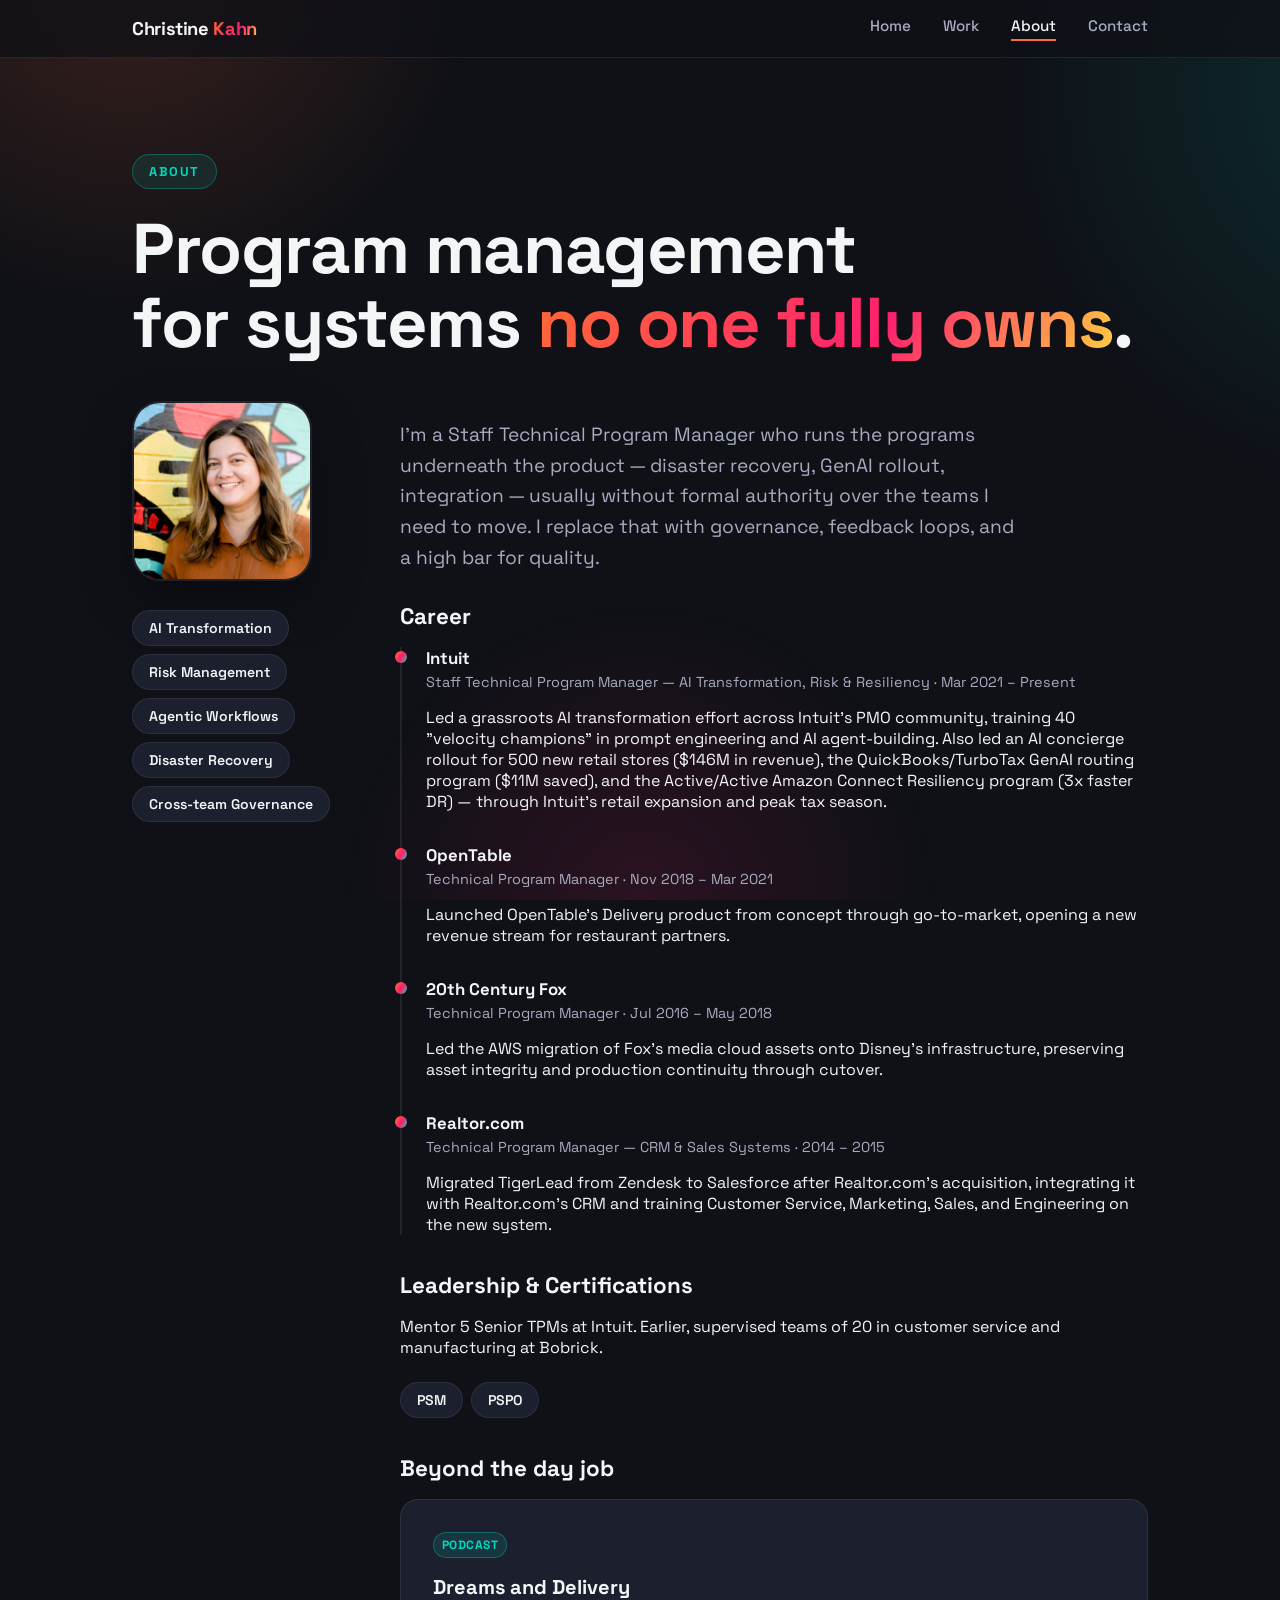
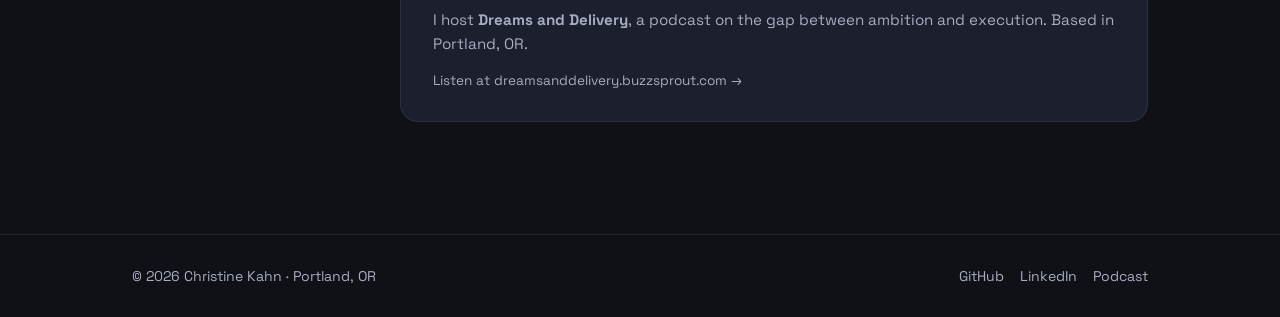
==== about.html @ f3b187b2 "Add files via upload" ====
<!DOCTYPE html>
<html lang="en">
<head>
<meta charset="UTF-8">
<meta name="viewport" content="width=device-width, initial-scale=1.0">
<title>About — Christine Kahn</title>
<meta name="description" content="About Christine Kahn — Staff Technical Program Manager, AI transformation, risk management, and host of the Dreams and Delivery podcast.">
<link rel="preconnect" href="https://fonts.googleapis.com">
<link href="https://fonts.googleapis.com/css2?family=Space+Grotesk:wght@400;500;600;700&family=Inter:wght@400;500;600&display=swap" rel="stylesheet">
<link rel="stylesheet" href="styles.css">
</head>
<body>

<header class="site">
  <nav class="site">
    <a class="logo" href="index.html">Christine <span>Kahn</span></a>
    <div class="nav-links">
      <a href="index.html">Home</a>
      <a href="work.html">Work</a>
      <a href="about.html" class="active">About</a>
      <a href="contact.html">Contact</a>
    </div>
  </nav>
</header>

<main class="wrap">

  <section class="hero" style="padding-bottom: 24px;">
    <span class="eyebrow">About</span>
    <h1 class="display">Program management<br>for systems <span class="grad">no one fully owns</span>.</h1>
  </section>

  <section style="padding-top: 0;">
    <div class="about-grid">
      <div>
        <img class="avatar" src="christine-profile.jpeg" alt="Christine Kahn">
        <div class="focus-list">
          <span class="pill">AI Transformation</span>
          <span class="pill">Risk Management</span>
          <span class="pill">Agentic Workflows</span>
          <span class="pill">Disaster Recovery</span>
          <span class="pill">Cross-team Governance</span>
        </div>
      </div>

      <div>
        <p class="lede" style="margin-bottom: 28px;">
          I'm a Staff Technical Program Manager who runs the programs underneath the product — disaster
          recovery, GenAI rollout, integration — usually without formal authority over the teams I need
          to move. I replace that with governance, feedback loops, and a high bar for quality.
        </p>

        <h2 style="margin-bottom: 16px; font-size: 1.4rem;">Career</h2>
        <div class="timeline">
          <div class="timeline-item">
            <h4>Intuit</h4>
            <div class="role">Staff Technical Program Manager — AI Transformation, Risk &amp; Resiliency · Mar 2021 – Present</div>
            <p>Led a grassroots AI transformation effort across Intuit's PMO community, training 40
            "velocity champions" in prompt engineering and AI agent-building. Also led an AI concierge
            rollout for 500 new retail stores ($146M in revenue), the QuickBooks/TurboTax GenAI routing
            program ($11M saved), and the Active/Active Amazon Connect Resiliency program (3x faster DR) —
            through Intuit's retail expansion and peak tax season.</p>
          </div>
          <div class="timeline-item">
            <h4>OpenTable</h4>
            <div class="role">Technical Program Manager · Nov 2018 – Mar 2021</div>
            <p>Launched OpenTable's Delivery product from concept through go-to-market, opening a new
            revenue stream for restaurant partners.</p>
          </div>
          <div class="timeline-item">
            <h4>20th Century Fox</h4>
            <div class="role">Technical Program Manager · Jul 2016 – May 2018</div>
            <p>Led the AWS migration of Fox's media cloud assets onto Disney's infrastructure, preserving
            asset integrity and production continuity through cutover.</p>
          </div>
          <div class="timeline-item">
            <h4>Realtor.com</h4>
            <div class="role">Technical Program Manager — CRM &amp; Sales Systems · 2014 – 2015</div>
            <p>Migrated TigerLead from Zendesk to Salesforce after Realtor.com's acquisition, integrating it
            with Realtor.com's CRM and training Customer Service, Marketing, Sales, and Engineering on the
            new system.</p>
          </div>
        </div>

        <h2 style="margin: 36px 0 16px; font-size: 1.4rem;">Leadership &amp; Certifications</h2>
        <p style="margin-bottom: 16px;">
          Mentor 5 Senior TPMs at Intuit. Earlier, supervised teams of 20 in customer service and
          manufacturing at Bobrick.
        </p>
        <div class="focus-list" style="margin-bottom: 8px;">
          <span class="pill">PSM</span>
          <span class="pill">PSPO</span>
        </div>

        <h2 style="margin: 36px 0 16px; font-size: 1.4rem;">Beyond the day job</h2>
        <div class="card" style="margin-bottom: 0;">
          <span class="tag teal">Podcast</span>
          <h3>Dreams and Delivery</h3>
          <p>I host <strong>Dreams and Delivery</strong>, a podcast on the gap between ambition and
          execution. Based in Portland, OR.</p>
          <div class="meta"><a href="https://dreamsanddelivery.buzzsprout.com/" target="_blank" rel="noopener">Listen at dreamsanddelivery.buzzsprout.com →</a></div>
        </div>
      </div>
    </div>
  </section>

</main>

<footer class="site">
  <div class="wrap">
    <span>© 2026 Christine Kahn · Portland, OR</span>
    <div class="socials">
      <a href="https://github.com/christinekahn" target="_blank" rel="noopener">GitHub</a>
      <a href="https://www.linkedin.com/in/christinekahn/" target="_blank" rel="noopener">LinkedIn</a>
      <a href="https://dreamsanddelivery.buzzsprout.com/" target="_blank" rel="noopener">Podcast</a>
    </div>
  </div>
</footer>

</body>
</html>
---- styles.css ----
/* ===========================
   Christine Kahn — Portfolio
   Bold & Colorful Theme
   =========================== */

:root {
  --bg: #0f1117;
  --bg-soft: #161925;
  --card: #1b1f2e;
  --border: rgba(255,255,255,0.08);
  --text: #f4f5f7;
  --text-dim: #a7acc0;
  --orange: #ff6b35;
  --pink: #ff206e;
  --teal: #00d9c0;
  --yellow: #ffd23f;
  --gradient: linear-gradient(120deg, var(--orange), var(--pink) 55%, var(--teal));
  --gradient-text: linear-gradient(120deg, var(--orange), var(--pink) 60%, var(--yellow));
  --radius: 18px;
  --shadow: 0 20px 50px rgba(0,0,0,0.35);

  /* Spacing scale — 4px base grid, 8 tokens */
  --space-4: 4px;
  --space-8: 8px;
  --space-16: 16px;
  --space-24: 24px;
  --space-32: 32px;
  --space-48: 48px;
  --space-64: 64px;
  --space-96: 96px;
}

* { box-sizing: border-box; }

html, body {
  margin: 0;
  padding: 0;
  background: var(--bg);
  color: var(--text);
  font-family: 'Space Grotesk', 'Inter', -apple-system, BlinkMacSystemFont, 'Segoe UI', sans-serif;
  scroll-behavior: smooth;
}

body::before {
  content: "";
  position: fixed;
  inset: 0;
  background:
    radial-gradient(600px circle at 10% -5%, rgba(255,107,53,0.18), transparent 60%),
    radial-gradient(700px circle at 110% 10%, rgba(0,217,192,0.14), transparent 60%),
    radial-gradient(500px circle at 50% 100%, rgba(255,32,110,0.12), transparent 60%);
  pointer-events: none;
  z-index: 0;
}

a { color: inherit; text-decoration: none; }

.wrap {
  position: relative;
  z-index: 1;
  max-width: 1080px;
  margin: 0 auto;
  padding: 0 var(--space-32);
}

/* ---------- Nav ---------- */
header.site {
  position: sticky;
  top: 0;
  z-index: 50;
  background: rgba(15,17,23,0.75);
  backdrop-filter: blur(10px);
  border-bottom: 1px solid var(--border);
}

nav.site {
  display: flex;
  align-items: center;
  justify-content: space-between;
  max-width: 1080px;
  margin: 0 auto;
  padding: var(--space-16) var(--space-32);
}

.logo {
  font-weight: 700;
  font-size: 1.15rem;
  letter-spacing: -0.02em;
}

.logo span {
  background: var(--gradient-text);
  -webkit-background-clip: text;
  background-clip: text;
  color: transparent;
}

.nav-links {
  display: flex;
  gap: var(--space-32);
  font-size: 0.95rem;
  font-weight: 500;
}

.nav-links a {
  color: var(--text-dim);
  transition: color 0.2s;
  padding-bottom: var(--space-4);
  border-bottom: 2px solid transparent;
}

.nav-links a:hover,
.nav-links a.active {
  color: var(--text);
  border-bottom: 2px solid var(--orange);
}

/* ---------- Buttons ---------- */
.btn {
  display: inline-flex;
  align-items: center;
  gap: var(--space-8);
  padding: var(--space-16) var(--space-24);
  border-radius: 999px;
  font-weight: 600;
  font-size: 0.95rem;
  border: 1px solid transparent;
  cursor: pointer;
  transition: transform 0.18s ease, box-shadow 0.18s ease;
}

.btn-primary {
  background: var(--gradient);
  color: #0f1117;
}

.btn-primary:hover {
  transform: translateY(-2px);
  box-shadow: 0 10px 30px rgba(255,107,53,0.35);
}

.btn-ghost {
  border: 1px solid var(--border);
  color: var(--text);
  background: rgba(255,255,255,0.03);
}

.btn-ghost:hover {
  transform: translateY(-2px);
  border-color: var(--teal);
}

/* ---------- Hero ---------- */
.hero {
  padding: var(--space-96) 0 var(--space-64);
}

.eyebrow {
  display: inline-block;
  font-size: 0.8rem;
  font-weight: 700;
  letter-spacing: 0.12em;
  text-transform: uppercase;
  color: var(--teal);
  background: rgba(0,217,192,0.1);
  border: 1px solid rgba(0,217,192,0.3);
  padding: var(--space-8) var(--space-16);
  border-radius: 999px;
  margin-bottom: var(--space-24);
}

h1.display {
  font-size: clamp(2.6rem, 6vw, 4.4rem);
  line-height: 1.05;
  font-weight: 700;
  letter-spacing: -0.02em;
  margin: 0 0 var(--space-16);
}

h1.display .grad {
  background: var(--gradient-text);
  -webkit-background-clip: text;
  background-clip: text;
  color: transparent;
}

.lede {
  font-size: 1.2rem;
  color: var(--text-dim);
  max-width: 620px;
  line-height: 1.6;
  margin-bottom: var(--space-32);
}

.hero-actions {
  display: flex;
  gap: var(--space-16);
  flex-wrap: wrap;
  margin-bottom: var(--space-48);
}

/* ---------- Stat strip ---------- */
.stats {
  display: grid;
  grid-template-columns: repeat(auto-fit, minmax(190px, 1fr));
  gap: var(--space-16);
  margin-bottom: var(--space-24);
}

.stat {
  background: var(--card);
  border: 1px solid var(--border);
  border-radius: var(--radius);
  padding: var(--space-24);
}

.stat .num {
  font-size: 2.1rem;
  font-weight: 700;
  background: var(--gradient-text);
  -webkit-background-clip: text;
  background-clip: text;
  color: transparent;
  display: block;
  margin-bottom: var(--space-8);
}

.stat .label {
  color: var(--text-dim);
  font-size: 0.9rem;
}

/* ---------- Section ---------- */
section {
  padding: var(--space-64) 0;
}

.section-head {
  margin-bottom: var(--space-48);
}

.section-head h2 {
  font-size: clamp(1.8rem, 3.2vw, 2.4rem);
  margin: 0 0 var(--space-8);
  font-weight: 700;
  letter-spacing: -0.01em;
}

.section-head p {
  color: var(--text-dim);
  max-width: 560px;
}

/* ---------- Cards / project grid ---------- */
.grid {
  display: flex;
  flex-wrap: wrap;
  gap: var(--space-24);
}

.grid.cols-3 > * {
  flex: 1 1 280px;
  min-width: 280px;
}

.card {
  background: var(--card);
  border: 1px solid var(--border);
  border-radius: var(--radius);
  padding: var(--space-32);
  transition: transform 0.2s ease, border-color 0.2s ease;
}

.card:hover {
  transform: translateY(-4px);
  border-color: rgba(255,107,53,0.4);
}

.tag {
  display: inline-block;
  font-size: 0.75rem;
  font-weight: 700;
  letter-spacing: 0.04em;
  text-transform: uppercase;
  padding: var(--space-4) var(--space-8);
  border-radius: 999px;
  margin-bottom: var(--space-16);
  background: rgba(255,32,110,0.12);
  color: var(--pink);
  border: 1px solid rgba(255,32,110,0.3);
}

.tag.teal {
  background: rgba(0,217,192,0.12);
  color: var(--teal);
  border-color: rgba(0,217,192,0.3);
}

.tag.yellow {
  background: rgba(255,210,63,0.12);
  color: var(--yellow);
  border-color: rgba(255,210,63,0.3);
}

.card h3 {
  font-size: 1.25rem;
  margin: 0 0 var(--space-8);
  font-weight: 700;
}

.card p {
  color: var(--text-dim);
  font-size: 0.95rem;
  line-height: 1.6;
  margin: 0;
}

.card .meta {
  margin-top: var(--space-16);
  font-size: 0.85rem;
  color: var(--text-dim);
}

/* ---------- Case study blocks (work page) ---------- */
.case {
  background: var(--card);
  border: 1px solid var(--border);
  border-radius: var(--radius);
  padding: var(--space-32);
  margin-bottom: var(--space-32);
  box-shadow: var(--shadow);
}

.case-head {
  display: flex;
  justify-content: space-between;
  align-items: flex-start;
  flex-wrap: wrap;
  gap: var(--space-16);
  margin-bottom: var(--space-8);
}

.case h3 {
  font-size: 1.5rem;
  margin: 0;
  font-weight: 700;
}

.case .context {
  color: var(--text-dim);
  font-size: 0.95rem;
  margin-bottom: var(--space-24);
}

.case-block {
  margin-bottom: var(--space-16);
}

.case-block .k {
  font-size: 0.78rem;
  font-weight: 700;
  letter-spacing: 0.08em;
  text-transform: uppercase;
  color: var(--orange);
  display: block;
  margin-bottom: var(--space-8);
}

.case-block p {
  margin: 0;
  color: var(--text);
  line-height: 1.65;
  font-size: 0.98rem;
}

.case .impact {
  margin-top: var(--space-24);
  padding: var(--space-16) var(--space-24);
  border-radius: 12px;
  background: rgba(0,217,192,0.08);
  border: 1px solid rgba(0,217,192,0.25);
}

.case .impact .k { color: var(--teal); }

/* ---------- About page ---------- */
.about-grid {
  display: flex;
  flex-wrap: wrap;
  gap: var(--space-48);
  align-items: flex-start;
}

.about-grid > div:first-child {
  flex: 0 0 220px;
}

.about-grid > div:last-child {
  flex: 1 1 360px;
  min-width: 280px;
}

.avatar {
  width: 180px;
  height: 180px;
  border-radius: 28px;
  object-fit: cover;
  border: 2px solid var(--border);
  box-shadow: var(--shadow);
}

.focus-list {
  display: flex;
  flex-wrap: wrap;
  gap: var(--space-8);
  margin-top: var(--space-24);
}

.pill {
  padding: var(--space-8) var(--space-16);
  border-radius: 999px;
  background: var(--card);
  border: 1px solid var(--border);
  font-size: 0.88rem;
  font-weight: 600;
}

.timeline {
  margin-top: var(--space-16);
  border-left: 2px solid var(--border);
  padding-left: var(--space-24);
}

.timeline-item {
  position: relative;
  margin-bottom: var(--space-32);
}

.timeline-item::before {
  content: "";
  position: absolute;
  left: -31px;
  top: 4px;
  width: 12px;
  height: 12px;
  border-radius: 50%;
  background: var(--gradient);
}

.timeline-item h4 {
  margin: 0 0 var(--space-4);
  font-size: 1.05rem;
  font-weight: 700;
}

.timeline-item .role {
  color: var(--text-dim);
  font-size: 0.9rem;
  margin-bottom: var(--space-8);
}

/* ---------- Contact ---------- */
.contact-grid {
  display: grid;
  grid-template-columns: repeat(auto-fit, minmax(220px, 1fr));
  gap: var(--space-24);
}

.contact-card {
  background: var(--card);
  border: 1px solid var(--border);
  border-radius: var(--radius);
  padding: var(--space-32);
  text-align: left;
  transition: transform 0.2s ease, border-color 0.2s ease;
}

.contact-card:hover {
  transform: translateY(-4px);
  border-color: var(--teal);
}

.contact-card .icon {
  font-size: 1.6rem;
  margin-bottom: var(--space-16);
  display: block;
}

.contact-card h4 {
  margin: 0 0 var(--space-8);
  font-size: 1.05rem;
}

.contact-card p {
  margin: 0;
  color: var(--text-dim);
  font-size: 0.9rem;
}

/* ---------- Footer ---------- */
footer.site {
  border-top: 1px solid var(--border);
  padding: var(--space-32) 0;
  margin-top: var(--space-48);
}

footer.site .wrap {
  display: flex;
  justify-content: space-between;
  align-items: center;
  flex-wrap: wrap;
  gap: var(--space-16);
  color: var(--text-dim);
  font-size: 0.88rem;
}

footer.site .socials {
  display: flex;
  gap: var(--space-16);
}

footer.site .socials a:hover {
  color: var(--orange);
}
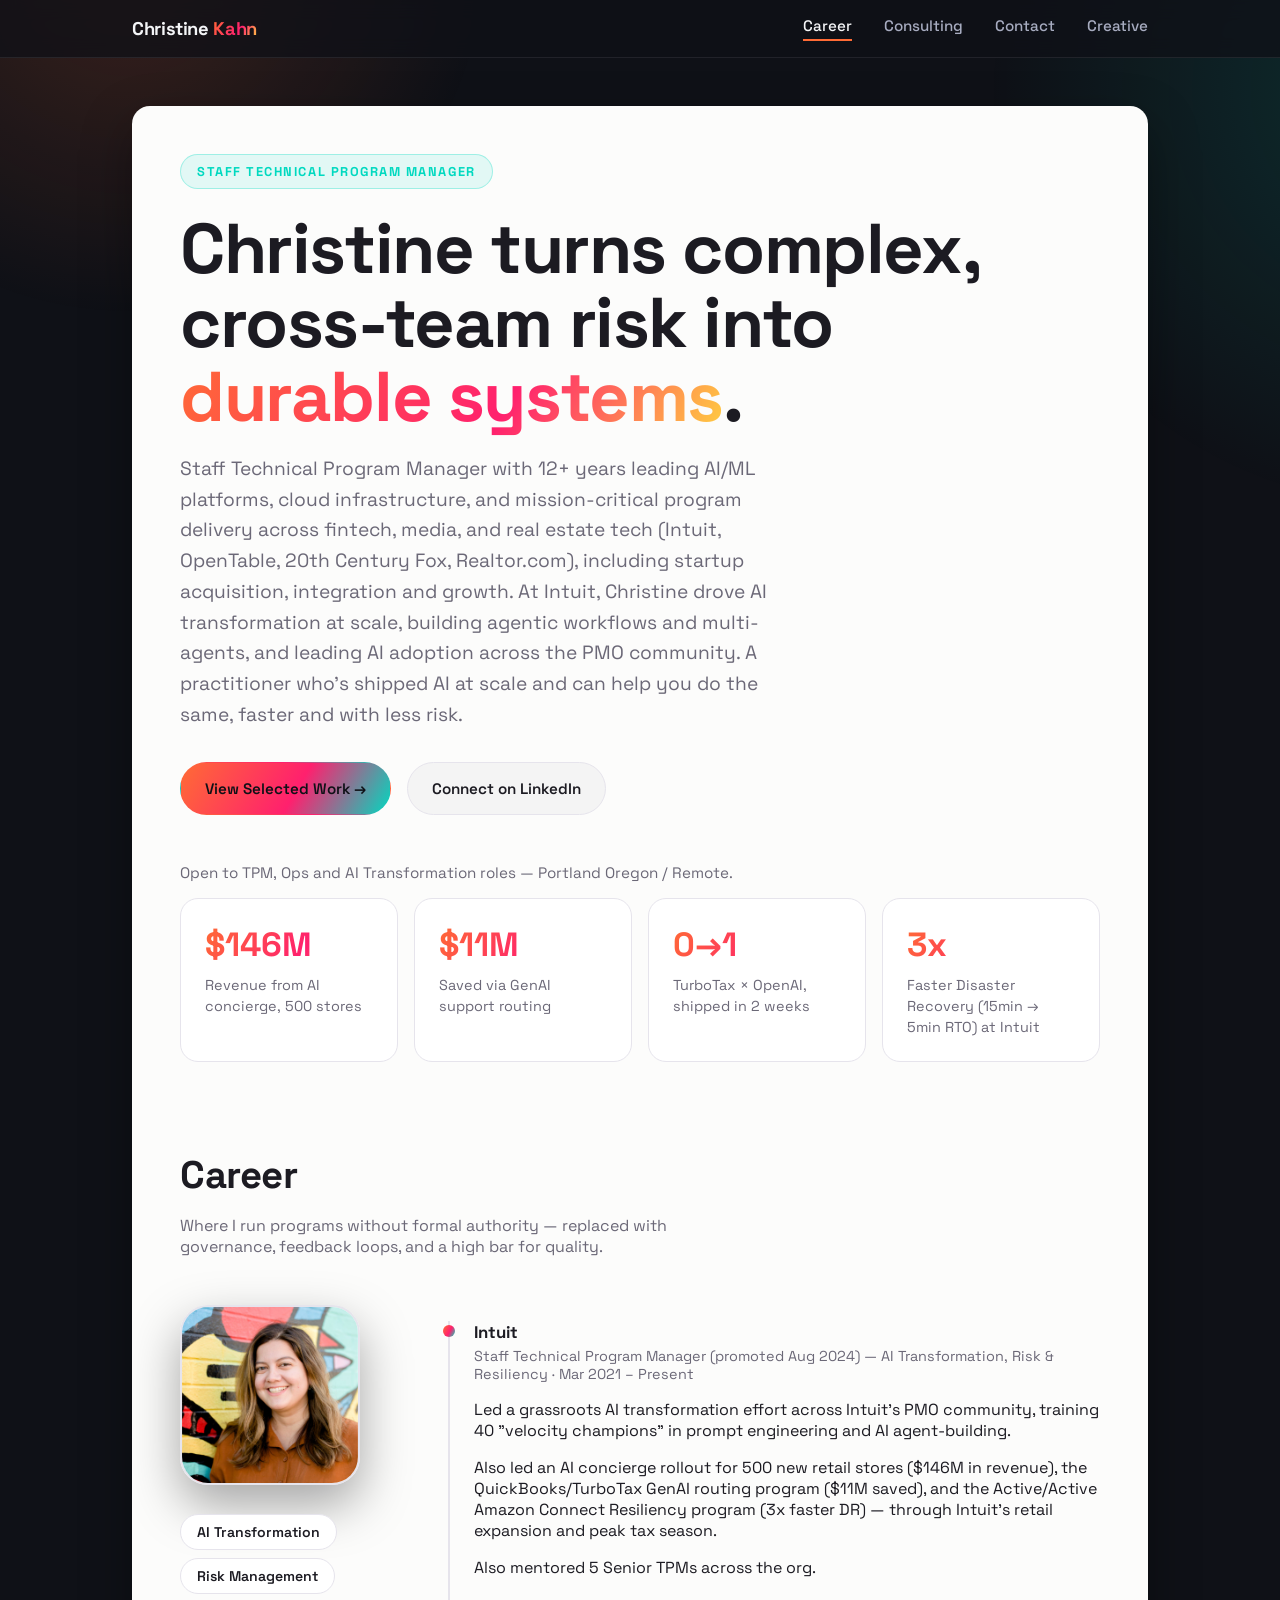
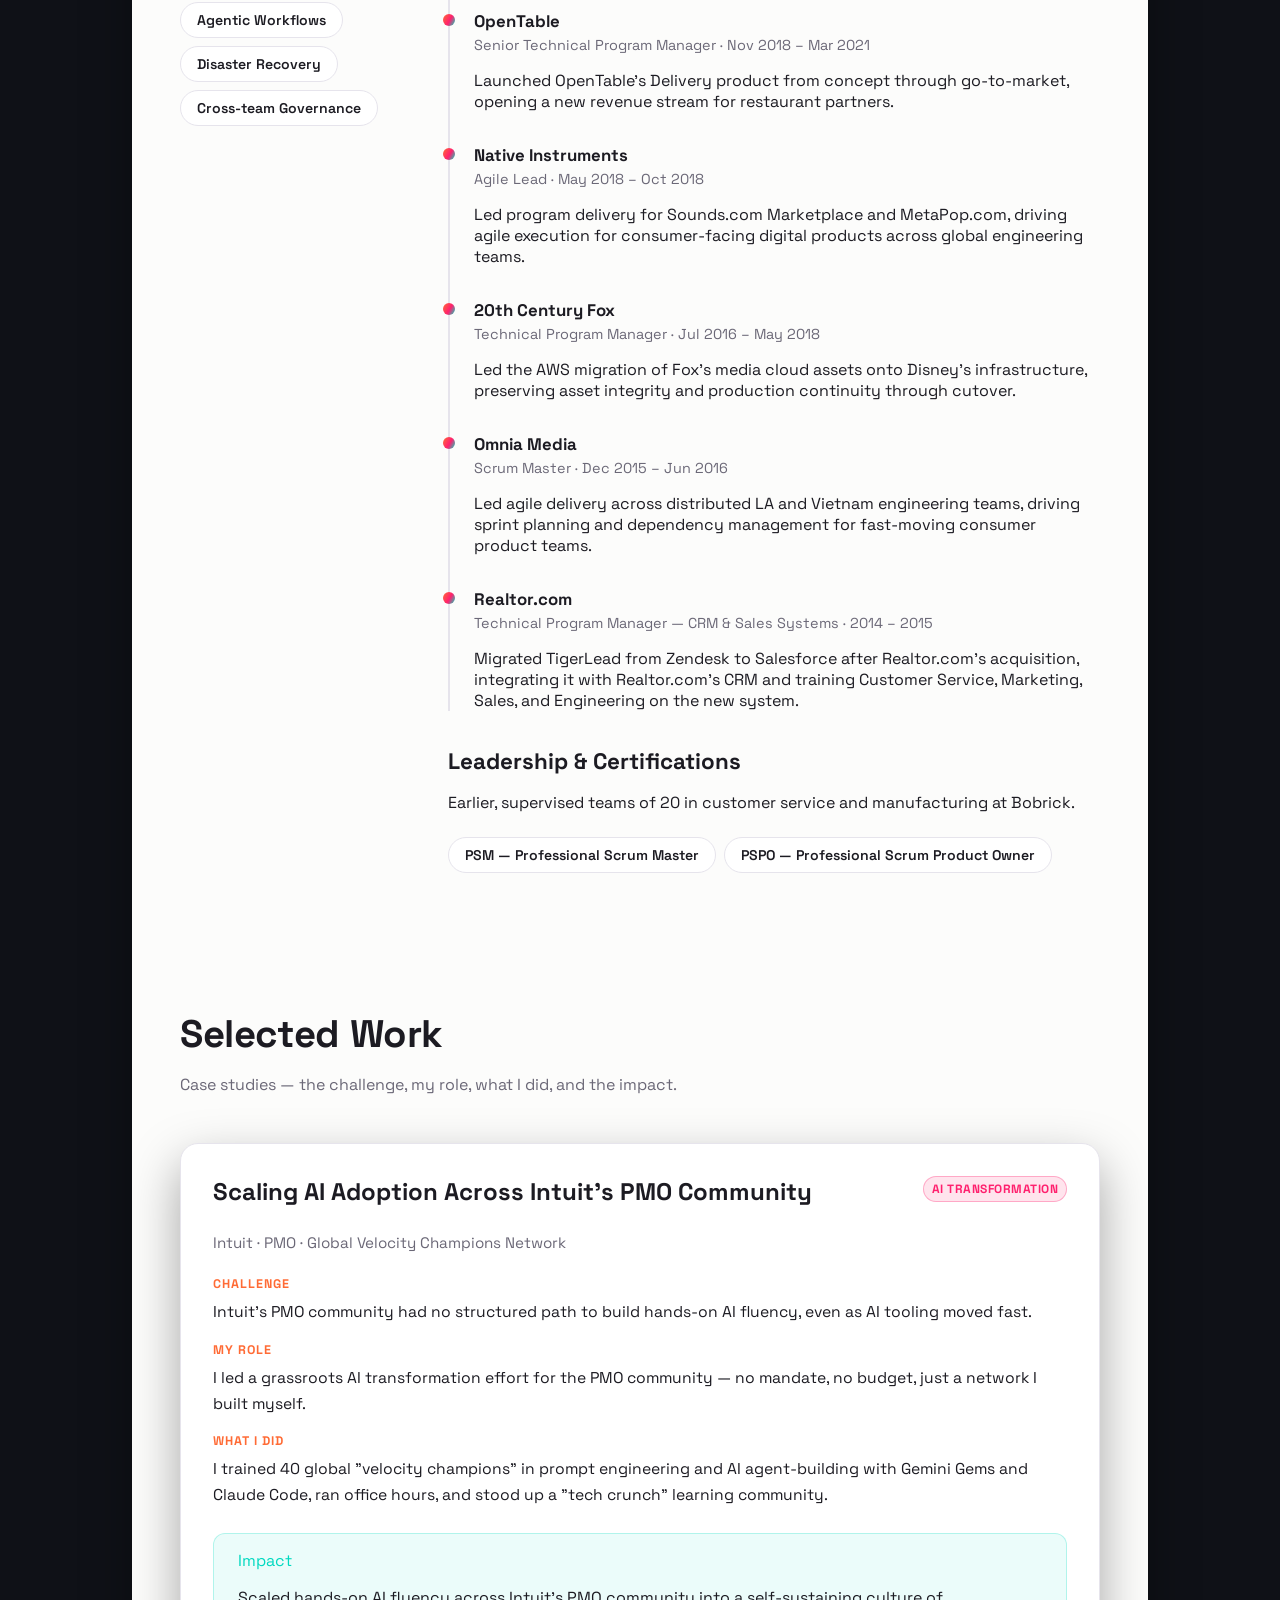
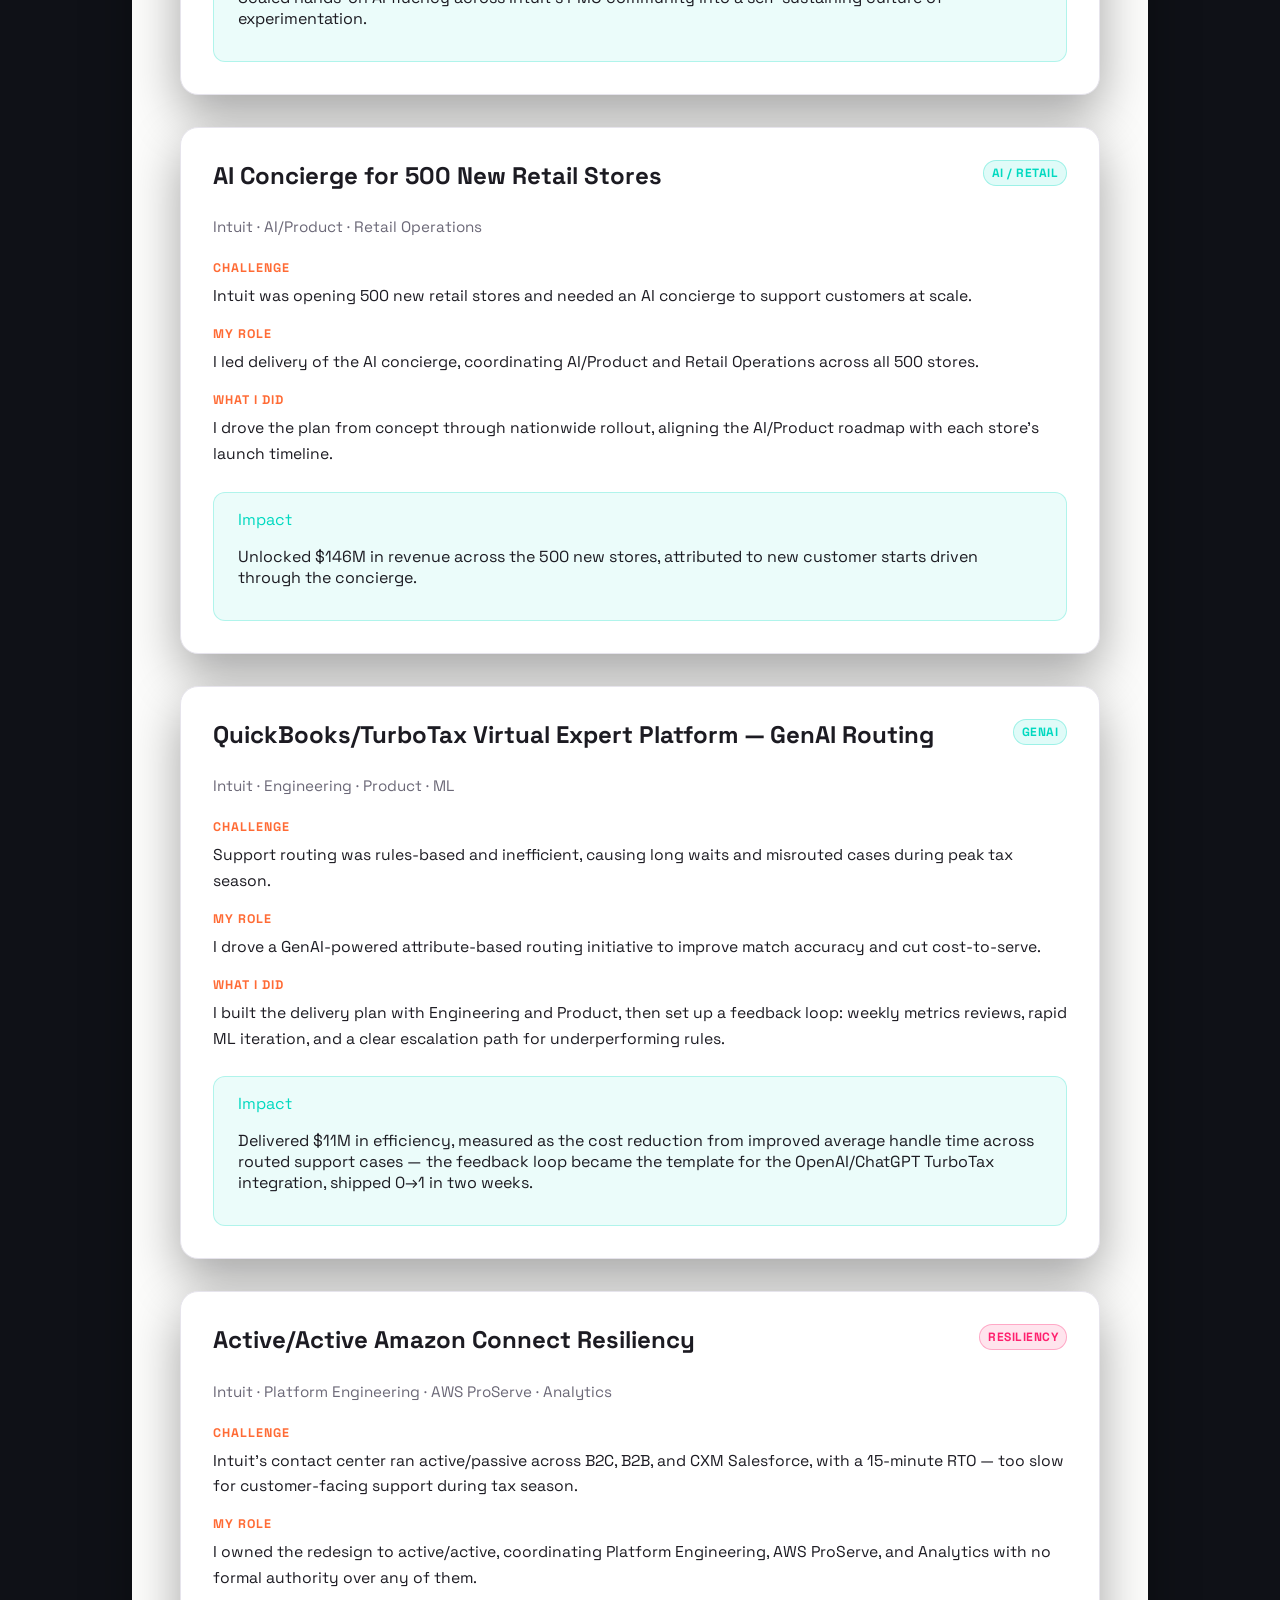
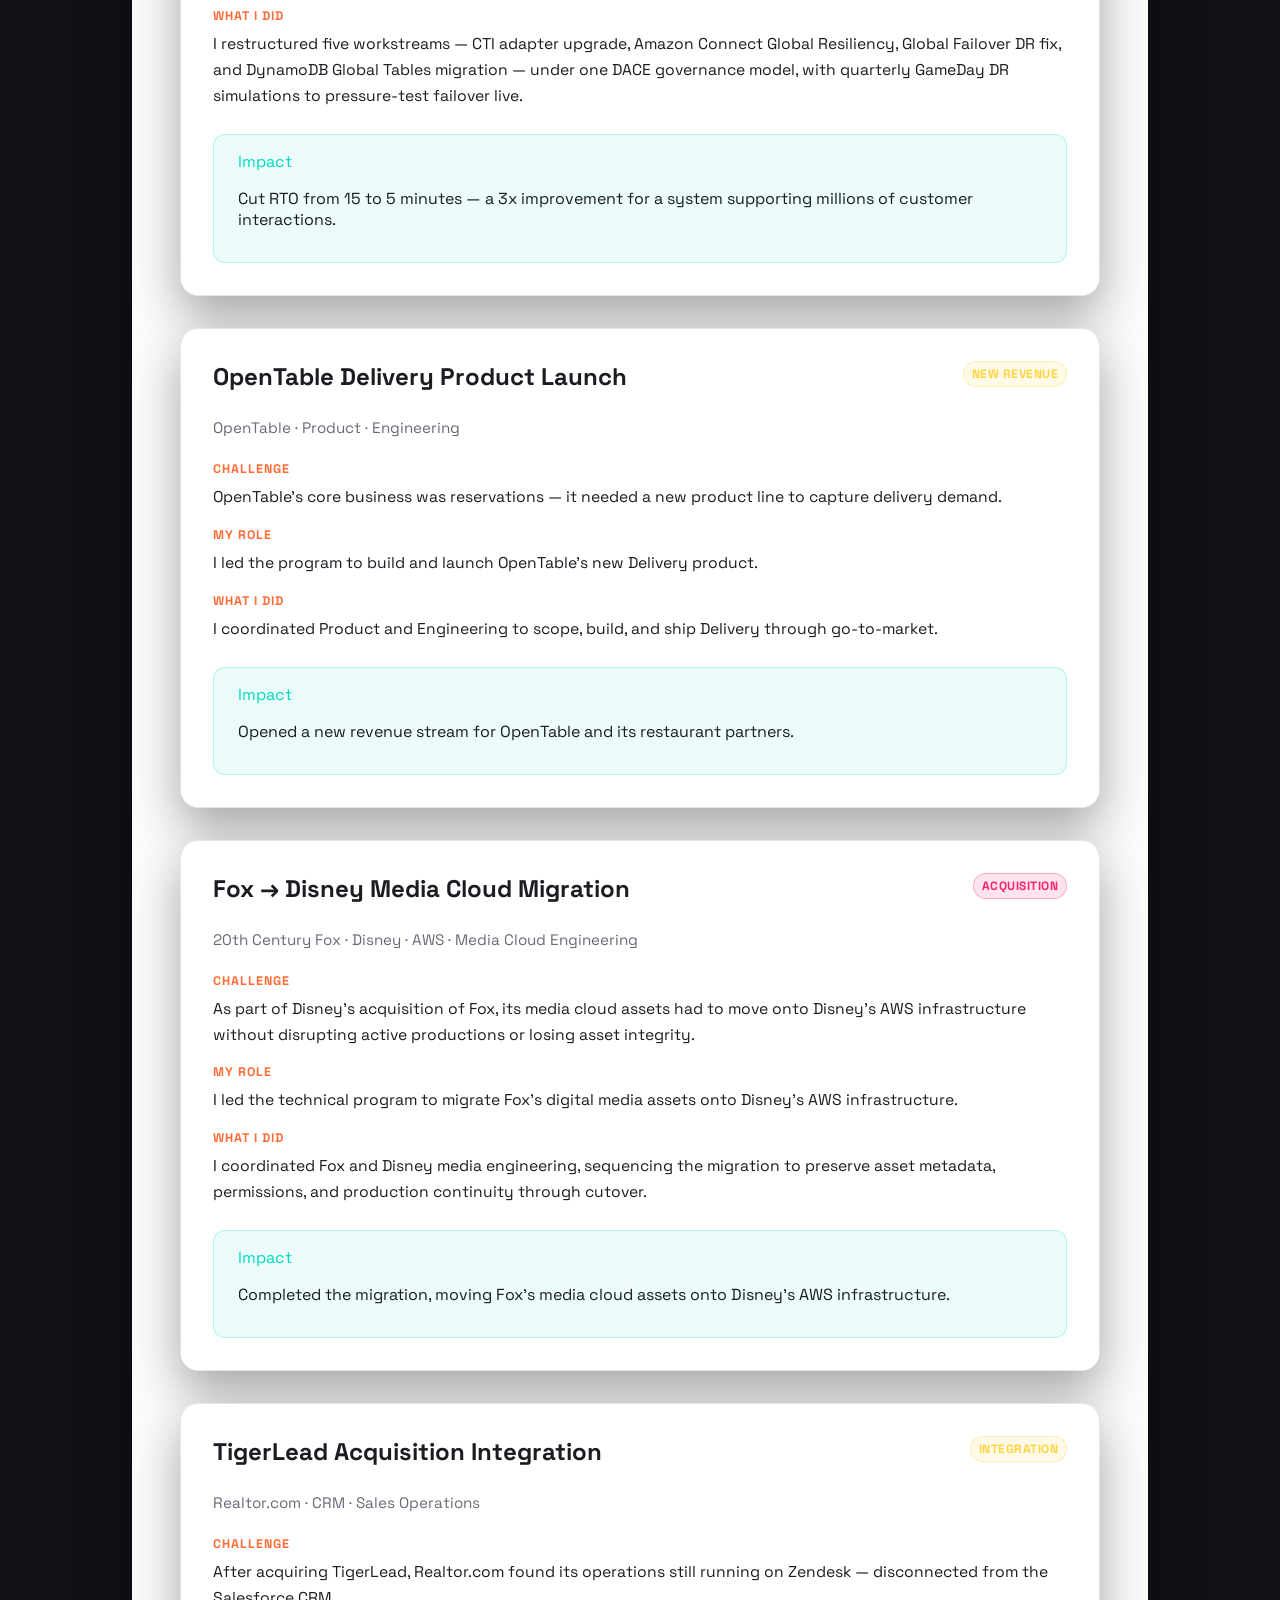
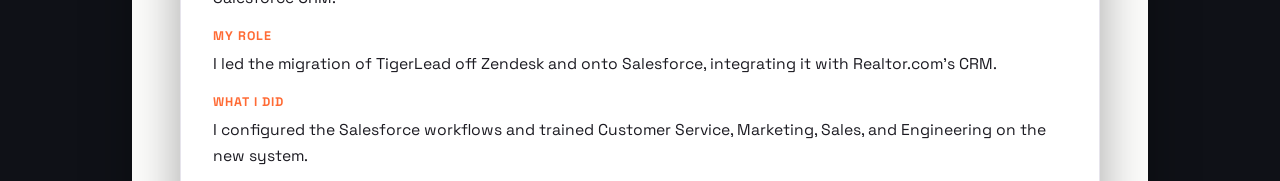
==== commit d7561aaf: "Add files via upload" ====
--- a/about.html
+++ b/about.html
@@ -3,119 +3,12 @@
 <head>
 <meta charset="UTF-8">
 <meta name="viewport" content="width=device-width, initial-scale=1.0">
-<title>About — Christine Kahn</title>
-<meta name="description" content="About Christine Kahn — Staff Technical Program Manager, AI transformation, risk management, and host of the Dreams and Delivery podcast.">
-<link rel="preconnect" href="https://fonts.googleapis.com">
-<link href="https://fonts.googleapis.com/css2?family=Space+Grotesk:wght@400;500;600;700&family=Inter:wght@400;500;600&display=swap" rel="stylesheet">
-<link rel="stylesheet" href="styles.css">
+<meta http-equiv="refresh" content="0; url=index.html#career">
+<meta name="robots" content="noindex">
+<title>Redirecting — Christine Kahn</title>
+<link rel="canonical" href="index.html">
 </head>
 <body>
-
-<header class="site">
-  <nav class="site">
-    <a class="logo" href="index.html">Christine <span>Kahn</span></a>
-    <div class="nav-links">
-      <a href="index.html">Home</a>
-      <a href="work.html">Work</a>
-      <a href="about.html" class="active">About</a>
-      <a href="contact.html">Contact</a>
-    </div>
-  </nav>
-</header>
-
-<main class="wrap">
-
-  <section class="hero" style="padding-bottom: 24px;">
-    <span class="eyebrow">About</span>
-    <h1 class="display">Program management<br>for systems <span class="grad">no one fully owns</span>.</h1>
-  </section>
-
-  <section style="padding-top: 0;">
-    <div class="about-grid">
-      <div>
-        <img class="avatar" src="christine-profile.jpeg" alt="Christine Kahn">
-        <div class="focus-list">
-          <span class="pill">AI Transformation</span>
-          <span class="pill">Risk Management</span>
-          <span class="pill">Agentic Workflows</span>
-          <span class="pill">Disaster Recovery</span>
-          <span class="pill">Cross-team Governance</span>
-        </div>
-      </div>
-
-      <div>
-        <p class="lede" style="margin-bottom: 28px;">
-          I'm a Staff Technical Program Manager who runs the programs underneath the product — disaster
-          recovery, GenAI rollout, integration — usually without formal authority over the teams I need
-          to move. I replace that with governance, feedback loops, and a high bar for quality.
-        </p>
-
-        <h2 style="margin-bottom: 16px; font-size: 1.4rem;">Career</h2>
-        <div class="timeline">
-          <div class="timeline-item">
-            <h4>Intuit</h4>
-            <div class="role">Staff Technical Program Manager — AI Transformation, Risk &amp; Resiliency · Mar 2021 – Present</div>
-            <p>Led a grassroots AI transformation effort across Intuit's PMO community, training 40
-            "velocity champions" in prompt engineering and AI agent-building. Also led an AI concierge
-            rollout for 500 new retail stores ($146M in revenue), the QuickBooks/TurboTax GenAI routing
-            program ($11M saved), and the Active/Active Amazon Connect Resiliency program (3x faster DR) —
-            through Intuit's retail expansion and peak tax season.</p>
-          </div>
-          <div class="timeline-item">
-            <h4>OpenTable</h4>
-            <div class="role">Technical Program Manager · Nov 2018 – Mar 2021</div>
-            <p>Launched OpenTable's Delivery product from concept through go-to-market, opening a new
-            revenue stream for restaurant partners.</p>
-          </div>
-          <div class="timeline-item">
-            <h4>20th Century Fox</h4>
-            <div class="role">Technical Program Manager · Jul 2016 – May 2018</div>
-            <p>Led the AWS migration of Fox's media cloud assets onto Disney's infrastructure, preserving
-            asset integrity and production continuity through cutover.</p>
-          </div>
-          <div class="timeline-item">
-            <h4>Realtor.com</h4>
-            <div class="role">Technical Program Manager — CRM &amp; Sales Systems · 2014 – 2015</div>
-            <p>Migrated TigerLead from Zendesk to Salesforce after Realtor.com's acquisition, integrating it
-            with Realtor.com's CRM and training Customer Service, Marketing, Sales, and Engineering on the
-            new system.</p>
-          </div>
-        </div>
-
-        <h2 style="margin: 36px 0 16px; font-size: 1.4rem;">Leadership &amp; Certifications</h2>
-        <p style="margin-bottom: 16px;">
-          Mentor 5 Senior TPMs at Intuit. Earlier, supervised teams of 20 in customer service and
-          manufacturing at Bobrick.
-        </p>
-        <div class="focus-list" style="margin-bottom: 8px;">
-          <span class="pill">PSM</span>
-          <span class="pill">PSPO</span>
-        </div>
-
-        <h2 style="margin: 36px 0 16px; font-size: 1.4rem;">Beyond the day job</h2>
-        <div class="card" style="margin-bottom: 0;">
-          <span class="tag teal">Podcast</span>
-          <h3>Dreams and Delivery</h3>
-          <p>I host <strong>Dreams and Delivery</strong>, a podcast on the gap between ambition and
-          execution. Based in Portland, OR.</p>
-          <div class="meta"><a href="https://dreamsanddelivery.buzzsprout.com/" target="_blank" rel="noopener">Listen at dreamsanddelivery.buzzsprout.com →</a></div>
-        </div>
-      </div>
-    </div>
-  </section>
-
-</main>
-
-<footer class="site">
-  <div class="wrap">
-    <span>© 2026 Christine Kahn · Portland, OR</span>
-    <div class="socials">
-      <a href="https://github.com/christinekahn" target="_blank" rel="noopener">GitHub</a>
-      <a href="https://www.linkedin.com/in/christinekahn/" target="_blank" rel="noopener">LinkedIn</a>
-      <a href="https://dreamsanddelivery.buzzsprout.com/" target="_blank" rel="noopener">Podcast</a>
-    </div>
-  </div>
-</footer>
-
+<p>This page has moved. <a href="index.html#career">Continue to the Career page →</a></p>
 </body>
 </html>
